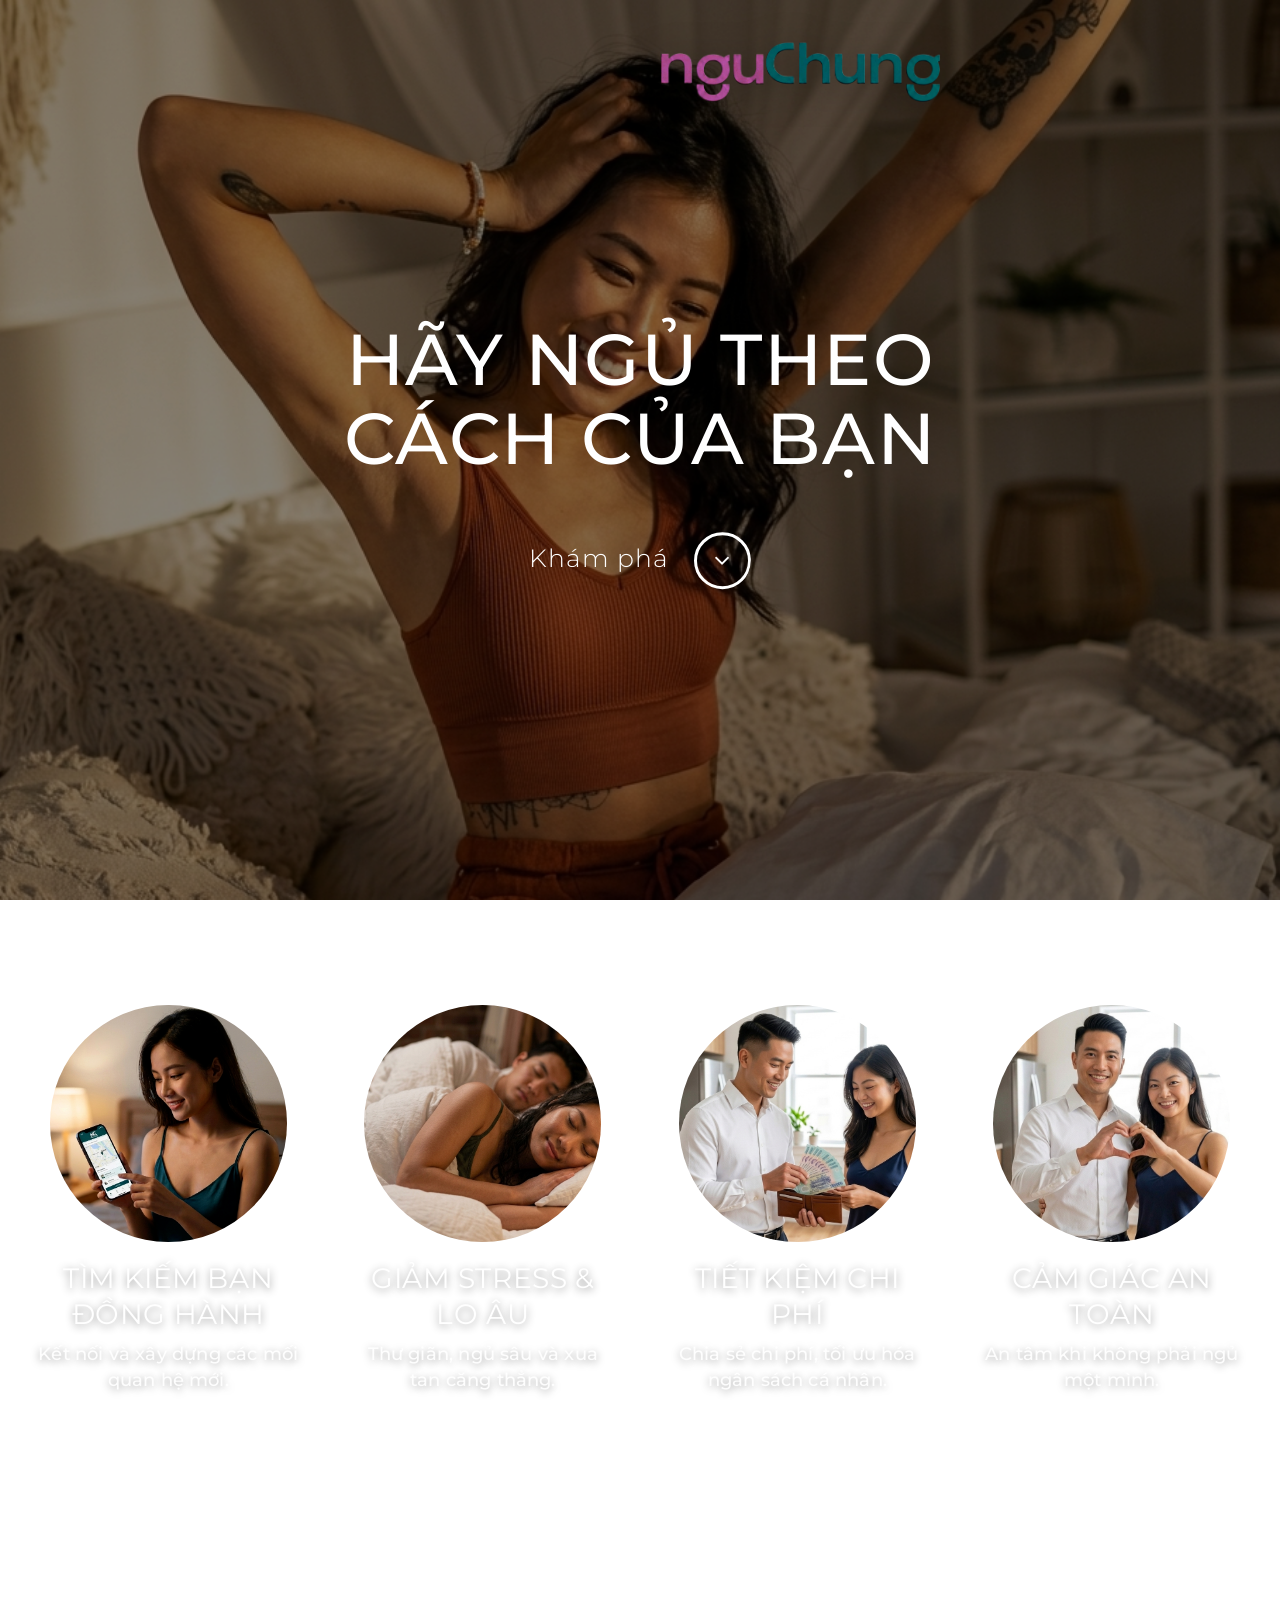
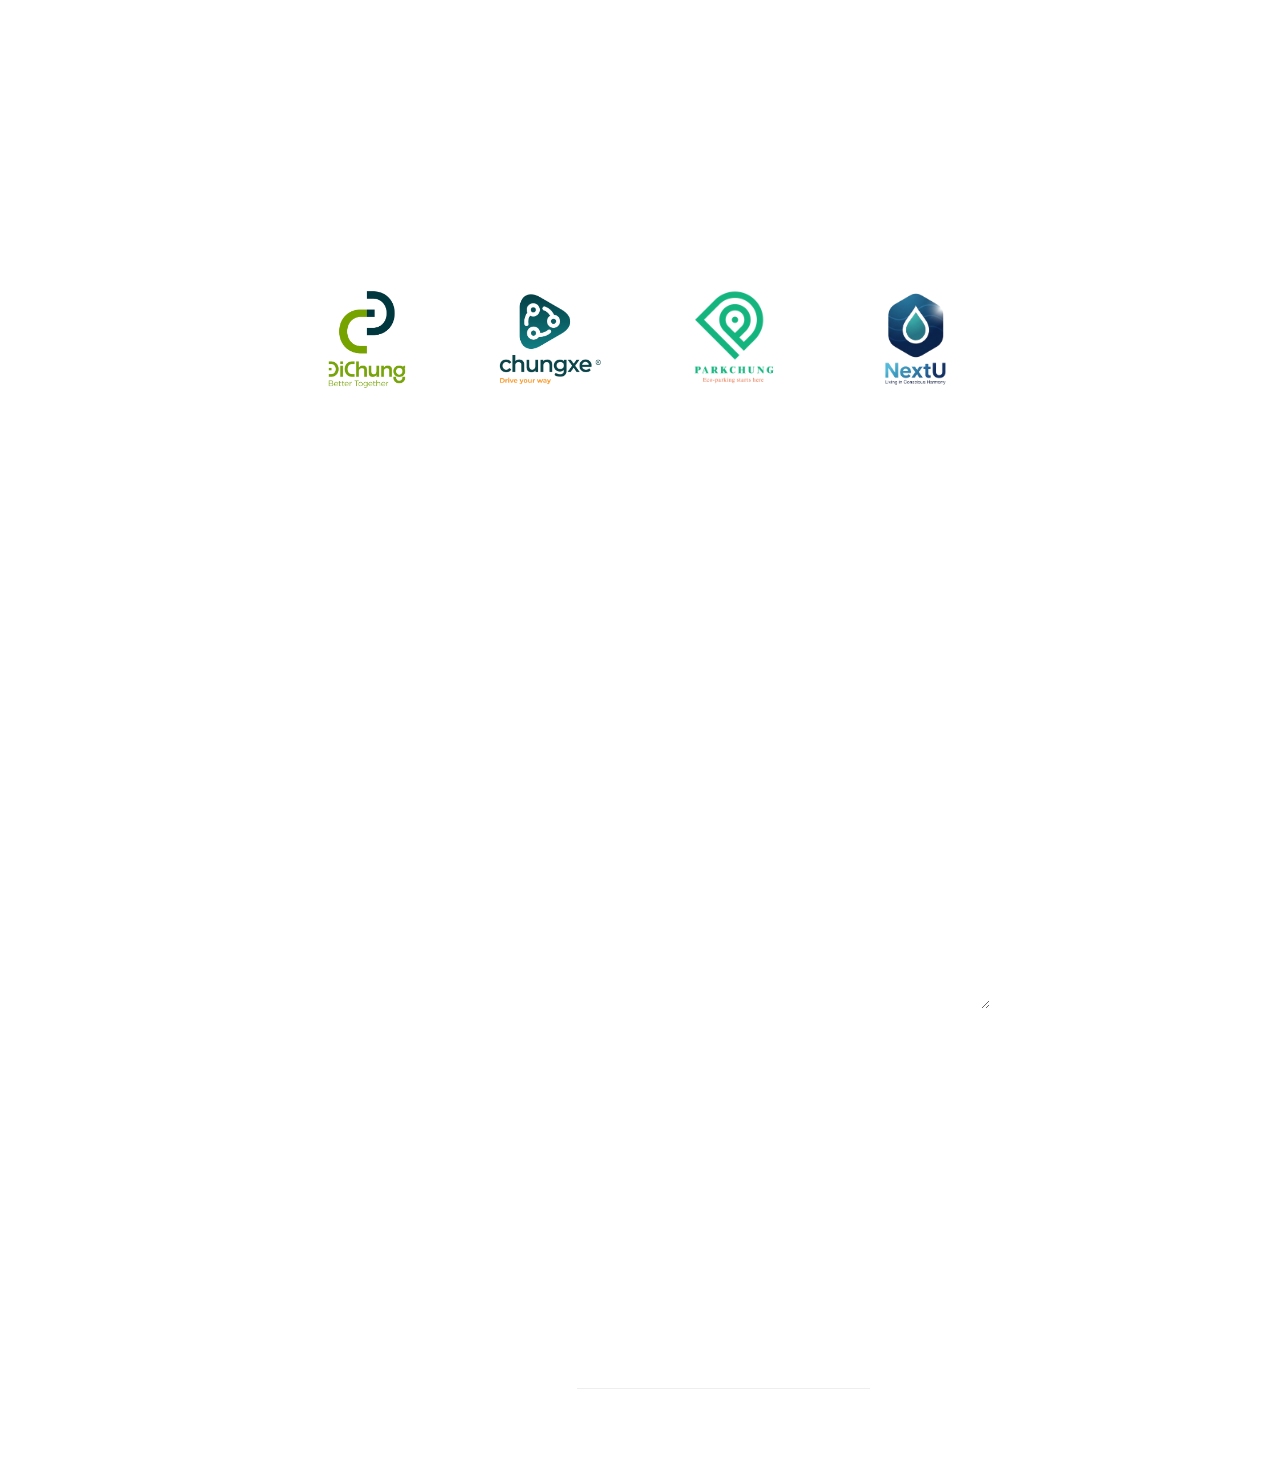
==== index.html @ 84f83a9b "Initial project setup and UI updates Co-authored-by: Cursor <cursoragent@cursor.com>" ====
<!doctype html>

<html lang="vi">
   
   
    <head>
       
       
        <!-- META -->
        <meta charset="utf-8">
        <meta name="robots" content="noodp">
        <meta name="viewport" content="width=device-width, initial-scale=1">
       
        <!-- PAGE TITLE Co-sleeping/ Bed-sharing -->
        <title>Co-sleeping Project by DCI</title>
       
        <!-- FAVICON -->
        <link rel="shortcut icon" href="assets/img/favicon.png">
       
        <!-- FONTS -->
        <link href="https://fonts.googleapis.com/css?family=Montserrat:300,400,500,600,700&amp;subset=latin-ext" rel="stylesheet">
       
        <!-- STYLESHEETS -->
        <link rel="stylesheet" type="text/css" href="assets/css/plugins.css">
        <link rel="stylesheet" type="text/css" href="assets/css/main.css">
        
        
    </head>

   
    <body>
    
       
        <!-- PRELOADER -->
        <div class="preloader">
           
            <div class="spinner"></div>
            
        </div>
        <!-- /PRELOADER -->
    
        
        <!-- IMAGE CONTAINER -->
        <div class="image-container">
           
            <div class="background-img"></div>

        </div>
        <!-- /IMAGE CONTAINER -->


        <!-- CONTENT AREA -->
        <div class="content-area">


            <!-- CONTENT AREA INNER --> 
            <div class="content-area-inner">


                <!-- INTRO -->
                <section id="intro">


                    <div class="intro-logo scroll-animated">
                        <img class="img-responsive" src="assets/img/nguChung-logo.png" alt="nguChung logo">
                    </div>


                    <!-- CONTAINER MID -->
                    <div class="container-mid">

                       
                        <!-- ANIMATION CONTAINER -->
                        <div class="animation-container animation-fade-right" data-animation-delay="0">
                            <h1>HÃY NGỦ THEO CÁCH CỦA BẠN</h1>
                        
                        </div>
                        <!-- /ANIMATION CONTAINER -->
                        
                        
                        <!-- ANIMATION CONTAINER -->
                        <div class="animation-container animation-fade-right" data-animation-delay="200">
                           
                            <a href="#work" class="smooth-scroll">Khám phá<div class="circle"><i class="fa fa-angle-down" aria-hidden="true"></i><i class="fa fa-angle-down" aria-hidden="true"></i></div></a>
                            
                        </div>
                        <!-- /ANIMATION CONTAINER -->


                    </div>
                    <!-- /CONTAINER MID -->


                </section>
                <!-- /INTRO -->


                
                
                <!-- WORK -->
                <section id="work">


                    <h3 class="headline scroll-animated">Lợi ích của nguChung</h3>
                    
                    
                    <!-- SHOWCASE -->
                    <div class="showcase">
                       
                       
                        <!-- ITEM -->
                        <div class="item scroll-animated">
                            <div class="item-card">
                                <div class="background-image" style="background-image: url(assets/img/work/item-1.png)"></div>
                                <div class="info">
                                    <div class="container-mid">
                                        <h5>TÌM KIẾM BẠN ĐỒNG HÀNH</h5>
                                        <p>Kết nối và xây dựng các mối quan hệ mới.</p>
                                    </div>
                                </div>
                            </div>
                        </div>
                        <!-- /ITEM -->


                        <!-- ITEM -->
                        <div class="item scroll-animated">
                            <div class="item-card">
                                <div class="background-image" style="background-image: url(assets/img/work/item-2.png)"></div>
                                <div class="info">
                                    <div class="container-mid">
                                        <h5>GIẢM STRESS & LO ÂU</h5>
                                        <p>Thư giãn, ngủ sâu và xua tan căng thẳng.</p>
                                    </div>
                                </div>
                            </div>
                        </div>
                        <!-- /ITEM -->


                        <!-- ITEM -->
                        <div class="item scroll-animated">
                            <div class="item-card">
                                <div class="background-image" style="background-image: url(assets/img/work/item-3.png)"></div>
                                <div class="info">
                                    <div class="container-mid">
                                        <h5>TIẾT KIỆM CHI PHÍ</h5>
                                        <p>Chia sẻ chi phí, tối ưu hóa ngân sách cá nhân.</p>
                                    </div>
                                </div>
                            </div>
                        </div>
                        <!-- /ITEM -->


                        <!-- ITEM -->
                        <div class="item scroll-animated">
                            <div class="item-card">
                                <div class="background-image" style="background-image: url(assets/img/work/item-4.png)"></div>
                                <div class="info">
                                    <div class="container-mid">
                                        <h5>CẢM GIÁC AN TOÀN</h5>
                                        <p>An tâm khi không phải ngủ một mình.</p>
                                    </div>
                                </div>
                            </div>
                        </div>
                        <!-- /ITEM -->
                        
                        
                    </div>
                    <!-- /SHOWCASE -->


                </section>
                <!-- /WORK -->
                

                <!-- ABOUT -->
                <section id="about">


                    <h3 class="headline scroll-animated">Về dự án</h3>

                    <p class="scroll-animated">nguChung, một dự án vì cộng đồng nhằm nâng cao chất lượng giấc ngủ cho mọi người.</p>

                    <p class="scroll-animated">Chúng tôi tin rằng giấc ngủ là một phần quan trọng trong cuộc sống của mỗi người, và chúng tôi muốn giúp mọi người có được giấc ngủ tốt hơn.</p>


                    <!-- CLIENTS -->
                    <div class="row clients scroll-animated">
                        
                        
                        <div class="col-md-3 col-xs-6"><img class="img-responsive" src="assets/img/clients/DC_trans.png" alt="DCI logo"></div>
                        <div class="col-md-3 col-xs-6"><img class="img-responsive" src="assets/img/clients/CX_trans.png" alt="CX logo"></div>
                        <div class="col-md-3 col-xs-6"><img class="img-responsive" src="assets/img/clients/Parkchung_logo.png" alt="Park Chung logo"></div>
                        <div class="col-md-3 col-xs-6"><img class="img-responsive" src="assets/img/clients/NextU_trans.png" alt="NextU logo"></div>
                        
                        
                    </div>
                    <!-- /CLIENTS -->


                </section>
                <!-- /ABOUT -->
                
                <!-- CONTACT -->
                <section id="contact">


                    <h3 class="headline scroll-animated">Đăng ký để nhận ưu đãi</h3>
                    
                    
                    <!-- CONTACT FORM --> 
                    <form id="contact-form" action="https://script.google.com/macros/s/AKfycbztHWPTdLuWjoo8kKrzWq2AdZHDLUP31GA-xdsB8RJxBEuyOnZZpb5Y9TJjmaYgwKvv/exec" method="post">

                       
                        <input id="contact-form-name" type="text" name="name" class="form-control scroll-animated" placeholder="* Tên của bạn">
                        
                        <input id="contact-form-email" type="text" name="email" class="form-control scroll-animated" placeholder="* Email">
                        
                        <!-- PHANTOM ELEMENT ( HONEYPOT CAPTCHA FOR SECURITY ) -->
                        <div class="fhp-input"><input id="contact-form-company" type="text" name="company" class="form-control"></div>
                        <!-- /PHANTOM ELEMENT ( HONEYPOT CAPTCHA FOR SECURITY ) -->
                        
                        <textarea id="contact-form-message" name="message" class="form-control scroll-animated" placeholder="* Để lại tin nhắn"></textarea>
                        
                        <button type="submit" class="form-control scroll-animated">Gửi tin nhắn<div class="circle"><i class="fa fa-angle-right" aria-hidden="true"></i><i class="fa fa-angle-right" aria-hidden="true"></i></div></button>
                        
                        <div class="success-message"><i class="fa fa-check" aria-hidden="true"></i>Thông tin của bạn đã được gửi, chúng tôi sẽ liên hệ sớm!</div>
                        <div class="error-message"><i class="fa fa-exclamation-circle" aria-hidden="true"></i>Gửi thất bại, vui lòng thử lại sau ít phút.</div>

                   
                    </form>
                    <!-- /CONTACT FORM --> 


                </section>
                <!-- /CONTACT -->
                
                
                <!-- FOOTER -->
                <section id="footer">
                
                   
                    <!-- SOCIAL ICONS -->
                    <ul class="social-icons scroll-animated">
                       
                       
                        <li><a href="#"><i class="fa fa-facebook" aria-hidden="true"></i><i class="fa fa-facebook" aria-hidden="true"></i></a></li>
                        <li><a href="#"><i class="fa fa-twitter" aria-hidden="true"></i><i class="fa fa-twitter" aria-hidden="true"></i></a></li>
                        <li><a href="#"><i class="fa fa-google-plus" aria-hidden="true"></i><i class="fa fa-google-plus" aria-hidden="true"></i></a></li>
                        <li><a href="#"><i class="fa fa-linkedin" aria-hidden="true"></i><i class="fa fa-linkedin" aria-hidden="true"></i></a></li>
                        
                        
                    </ul>
                    <!-- /SOCIAL ICONS -->
                    

                    <p class="scroll-animated">© 2026 nguChung | a Project of <a href="https://dcinvest.vn">DCI, high-impact Venture Studio</a></p>


                </section>
                <!-- /FOOTER -->


            </div>
            <!-- /CONTENT AREA INNER -->


        </div>
        <!-- /CONTENT AREA -->
        
        
        <!-- JAVASCRIPTS -->
        <script type="text/javascript" src="assets/js/plugins.js"></script>
        <script type="text/javascript" src="assets/js/main.js"></script>
   
   
    </body> 
    
    
</html>
---- assets/css/main.css ----
/******************************************************************


	------------------------
	-- TABLE OF CONTENTS --
	------------------------
	
	--  01. Basic
	--  02. Preloader
    --  03. Image Container
    --  04. Content Area
    --  05. Content Area --> Intro
    --  06. Content Area --> Work
    --  07. Content Area --> About
    --  08. Content Area --> Contact
    --  09. Content Area --> Footer


 ******************************************************************/




/** 1. Basic
*******************************************************************/

html
{
    font-size: 10px;
}

body
{
    font-family: 'Montserrat', sans-serif;
    font-weight: 300;
    font-style: normal;

    color: #fff;
    background: #fff;

    -webkit-font-smoothing: antialiased;
}

h1,
h2,
h3,
h4,
h5,
h6
{
    font-weight: normal;

    letter-spacing: .02em;

    color: #fff;
}

h1
{
    font-size: 7.2rem;
}

h2
{
    font-size: 3.9rem;
}

h3
{
    font-size: 3.4rem;
}

h4
{
    font-size: 2.9rem;
}

h5
{
    font-size: 2.3rem;
}

h6
{
    font-size: 1.9rem;
}

p
{
    font-size: 1.8rem;
    line-height: 1.7em;
}

a,
a:hover,
a:focus
{
    cursor: pointer;
    -webkit-transition: all 300ms ease;
         -o-transition: all 300ms ease;
            transition: all 300ms ease;
    text-decoration: none;

    color: #fff;
}

button
{
    border: 2px solid #fff;
    background: none;
}

.btn-primary,
.btn-primary:hover,
.btn-primary:focus,
.btn-primary:active
{
    border-color: #fff !important;
    outline: none !important;
    background: none !important;
    -webkit-box-shadow: none;
            box-shadow: none;
}

@media (max-width:600px)
{
    html
    {
        font-size: 8px;
    }
}

@media (max-width:500px)
{
    html
    {
        font-size: 7px;
    }
}



/** 2. Preloader
*******************************************************************/

.preloader
{
    position: fixed;
    z-index: 100000;
    top: 0;
    right: 0;

    overflow: hidden;

    width: 100%;
    height: 100%;

    background: #fff;
}

.preloader.hide-preloader
{
    width: 0;

    -webkit-transition: .7s ease .3s;
         -o-transition: .7s ease .3s;
            transition: .7s ease .3s;
}

.preloader .spinner
{
    position: absolute;
    top: 50%;
    left: 50%;

    display: block;

    width: 50px;
    height: 50px;
    margin-top: -25px;
    margin-left: -25px;

    -webkit-animation: spinner-pulse .6s infinite ease-in-out;
            animation: spinner-pulse .6s infinite ease-in-out;
    text-align: center;

    opacity: 1;
    border-radius: 100%;
    background-color: #111;
}

.preloader.hide-preloader .spinner
{
    -webkit-transition: .3s ease;
         -o-transition: .3s ease;
            transition: .3s ease;

    opacity: 0;
}

@-webkit-keyframes spinner-pulse
{
    0%
    {
        -webkit-transform: scale(0);
    }
    100%
    {
        -webkit-transform: scale(1.0);

        opacity: 0;
    }
}

@keyframes spinner-pulse
{
    0%
    {
        -webkit-transform: scale(0);
                transform: scale(0);
    }
    100%
    {
        -webkit-transform: scale(1.0);
                transform: scale(1.0);

        opacity: 0;
    }
}



/** 3. Image Container
*******************************************************************/

.image-container
{
    position: fixed;
    z-index: -1;
    top: 0;
    left: 0;

    width: 100%;
    height: 100%;
}

.image-container .background-img
{
    position: absolute;
    z-index: 1;
    top: 0;
    left: 0;

    width: 100%;
    height: 100%;

    -webkit-transition: opacity 1s ease;
         -o-transition: opacity 1s ease;
            transition: opacity 1s ease;

    background: url(../img/background.png);
    background-repeat: no-repeat;
    background-position: center;
    background-size: cover;
    -webkit-filter: brightness(.52);
            filter: brightness(.52);
}



/** 4. Content Area
*******************************************************************/

.content-area
{
    position: relative;
    left: 0;

    width: 100%;
}

.content-area .content-area-inner
{
    position: relative;

    width: 100%;
    padding: 0 20px;
    overflow-x: hidden;
}

.content-area .content-area-inner section
{
    max-width: 700px;
    margin: 0 auto 20vh auto;
}

.content-area .content-area-inner section:last-child
{
    margin-bottom: 10vh;
}

.content-area .content-area-inner section h3.headline
{
    margin-bottom: 1.4em;
}



/** 5. Content Area --> Intro
*******************************************************************/

#intro
{
    position: relative;

    height: 100vh;
    margin-bottom: 0;

    text-align: center;
}

#intro .intro-logo
{
    position: absolute;
    z-index: 5;
    top: 3.5vh;
    left: 50%;

    -webkit-transform: translateX(-50%);
        -ms-transform: translateX(-50%);
            transform: translateX(-50%);
}

#intro .intro-logo img
{
    width: clamp(190px, 25vw, 320px);
    height: auto;
    -webkit-filter: brightness(1.25) saturate(1.08) drop-shadow(0 6px 18px rgba(0,0,0,.28));
            filter: brightness(1.25) saturate(1.08) drop-shadow(0 6px 18px rgba(0,0,0,.28));
}

#intro .container-mid
{
    position: absolute;
    top: 50%;

    width: 100%;

    -webkit-transform: translateY(-50%);
        -ms-transform: translateY(-50%);
            transform: translateY(-50%);
}

#intro .container-mid h1
{
    font-weight: 500;
    margin-left: auto;
    margin-right: auto;
    margin-bottom: .6em;
    text-align: center;
}

#intro .container-mid a
{
    font-size: 2.5rem;
    line-height: 2.92em;

    position: relative;

    display: inline-block;
    overflow: hidden;

    -webkit-transition: .2s ease;
         -o-transition: .2s ease;
            transition: .2s ease;
    letter-spacing: .04em;

    border-radius: 100px;
}

#intro .container-mid a .circle
{
    font-size: 1em;
    line-height: 5.7rem;

    position: relative;

    display: inline-block;
    overflow: hidden;

    width: 5.7rem;
    height: 5.7rem;
    margin-left: 1em;

    vertical-align: middle;

    border: 3px solid #fff;
    border-radius: 100%;
}

#intro .container-mid a .circle i
{
    position: absolute;
    top: 50%;
    left: 0;

    width: 100%;

    -webkit-transform: translateY(-50%);
        -ms-transform: translateY(-50%);
            transform: translateY(-50%);
    text-align: center;
}

#intro .container-mid a .circle i:first-child
{
    top: -50%;
}

#intro .container-mid a:hover .circle i:first-child
{
    top: 50%;

    -webkit-transition: .15s ease;
         -o-transition: .15s ease;
            transition: .15s ease;
}

#intro .container-mid a .circle i:last-child
{
    top: 50%;
}

#intro .container-mid a:hover .circle i:last-child
{
    top: 150%;

    -webkit-transition: .15s ease;
         -o-transition: .15s ease;
            transition: .15s ease;
}

@media (max-width: 991px)
{
    #intro .intro-logo
    {
        top: 2.8vh;
    }

    #intro .intro-logo img
    {
        width: clamp(160px, 30vw, 250px);
    }

    #intro .container-mid h1
    {
        max-width: 12em;
        font-size: 5.8rem;
        line-height: 1.14;
    }
}

@media (max-width: 640px)
{
    #intro .intro-logo
    {
        top: 2vh;
    }

    #intro .intro-logo img
    {
        width: clamp(130px, 42vw, 190px);
    }

    #intro .container-mid
    {
        padding: 0 1.2rem;
    }

    #intro .container-mid h1
    {
        max-width: 10em;
        font-size: 4.6rem;
        line-height: 1.16;
        margin-bottom: .8em;
    }

    #intro .container-mid a
    {
        font-size: 2.1rem;
        line-height: 2.6em;
    }

    #intro .container-mid a .circle
    {
        width: 4.8rem;
        height: 4.8rem;
        line-height: 4.8rem;
        border-width: 2px;
    }
}

#intro .animation-container
{
    -webkit-transition: .5s ease;
         -o-transition: .5s ease;
            transition: .5s ease;
}

#intro .animation-container.animation-fade
{
    opacity: 0;
}

#intro .animation-container.animation-fade.run-animation
{
    opacity: 1;
}

#intro .animation-container.animation-fade-up
{
    -webkit-transform: translateY(10vh);
        -ms-transform: translateY(10vh);
            transform: translateY(10vh);

    opacity: 0;
}

#intro .animation-container.animation-fade-up.run-animation
{
    -webkit-transform: translateY(0);
        -ms-transform: translateY(0);
            transform: translateY(0);

    opacity: 1;
}

#intro .animation-container.animation-fade-down
{
    -webkit-transform: translateY(-10vh);
        -ms-transform: translateY(-10vh);
            transform: translateY(-10vh);

    opacity: 0;
}

#intro .animation-container.animation-fade-down.run-animation
{
    -webkit-transform: translateY(0);
        -ms-transform: translateY(0);
            transform: translateY(0);

    opacity: 1;
}

#intro .animation-container.animation-fade-left
{
    -webkit-transform: translateX(10vh);
        -ms-transform: translateX(10vh);
            transform: translateX(10vh);

    opacity: 0;
}

#intro .animation-container.animation-fade-left.run-animation
{
    -webkit-transform: translateX(0);
        -ms-transform: translateX(0);
            transform: translateX(0);

    opacity: 1;
}

#intro .animation-container.animation-fade-right
{
    -webkit-transform: translateX(-10vh);
        -ms-transform: translateX(-10vh);
            transform: translateX(-10vh);

    opacity: 0;
}

#intro .animation-container.animation-fade-right.run-animation
{
    -webkit-transform: translateX(0);
        -ms-transform: translateX(0);
            transform: translateX(0);

    opacity: 1;
}




/** 6. Content Area --> Work
*******************************************************************/

#work
{
    width: calc(100vw - 40px);
    max-width: 1500px;
}

#work .showcase
{
    display: -webkit-box;
    display: -ms-flexbox;
    display: flex;
    -ms-flex-wrap: wrap;
        flex-wrap: wrap;
    -webkit-box-pack: justify;
        -ms-flex-pack: justify;
            justify-content: space-between;
    -webkit-box-align: start;
        -ms-flex-align: start;
            align-items: flex-start;
    gap: 1.8rem;
}

#work .showcase .item
{
    position: relative;
    overflow: visible;
    -webkit-box-flex: 0;
        -ms-flex: 0 0 calc((100% - 5.4rem) / 4);
            flex: 0 0 calc((100% - 5.4rem) / 4);
    max-width: calc((100% - 5.4rem) / 4);
    width: auto;
    min-width: 0;
    height: auto;
    margin: 0;
    cursor: default;
    background: transparent;
}

#work .showcase .item .item-card
{
    display: -webkit-box;
    display: -ms-flexbox;
    display: flex;
    -webkit-box-orient: vertical;
    -webkit-box-direction: normal;
        -ms-flex-direction: column;
            flex-direction: column;
    -webkit-box-align: center;
        -ms-flex-align: center;
            align-items: center;
    text-align: center;
}

#work .showcase .item .background-image
{
    position: relative;
    z-index: 1;
    -webkit-box-ordinal-group: 2;
        -ms-flex-order: 1;
            order: 1;
    width: min(18.5vw, 260px);
    height: min(18.5vw, 260px);
    margin-bottom: 1.8rem;
    border-radius: 50%;
    background-color: #fff;
    background-repeat: no-repeat;
    background-position: center;
    background-size: cover;
}

#work .showcase .item .info
{
    position: relative;
    z-index: 2;
    -webkit-box-ordinal-group: 3;
        -ms-flex-order: 2;
            order: 2;
    width: 100%;
    height: auto;
    color: #fff;
    background: none;
}

#work .showcase .item .info .container-mid
{
    position: static;
    display: -webkit-box;
    display: -ms-flexbox;
    display: flex;
    -webkit-box-orient: vertical;
    -webkit-box-direction: normal;
        -ms-flex-direction: column;
            flex-direction: column;
    -webkit-box-align: center;
        -ms-flex-align: center;
            align-items: center;
    width: 100%;
    padding: 0;
    -webkit-transform: none;
        -ms-transform: none;
            transform: none;
}

#work .showcase .item .info .container-mid h5
{
    margin: 0;
    max-width: 240px;
    min-height: 2.6em;
    display: -webkit-box;
    display: -ms-flexbox;
    display: flex;
    -webkit-box-align: center;
        -ms-flex-align: center;
            align-items: center;
    -webkit-box-pack: center;
        -ms-flex-pack: center;
            justify-content: center;
    font-size: 2.8rem;
    line-height: 1.3;
    -webkit-transform: none;
        -ms-transform: none;
            transform: none;
    opacity: 1;
    color: #fff;
    text-shadow: 0 2px 8px rgba(0,0,0,.45);
}

#work .showcase .item .info .container-mid p
{
    max-width: 260px;
    margin: .8rem auto 0;
    font-size: 1.8rem;
    font-weight: 500;
    line-height: 1.45;
    letter-spacing: .01em;
    color: rgba(255,255,255,.92);
    text-shadow: 0 2px 8px rgba(0,0,0,.4);
}

#work .showcase .item .info .container-mid p:before
{
    display: none;
}

@media (max-width: 991px)
{
    #work .showcase .item
    {
        -ms-flex-preferred-size: calc((100% - 1.8rem) / 2);
            flex-basis: calc((100% - 1.8rem) / 2);
        max-width: calc((100% - 1.8rem) / 2);
    }

    #work .showcase .item .background-image
    {
        width: min(32vw, 240px);
        height: min(32vw, 240px);
    }
}

@media (max-width: 640px)
{
    #work .showcase
    {
        gap: 2.4rem;
    }

    #work .showcase .item
    {
        -ms-flex-preferred-size: 100%;
            flex-basis: 100%;
        max-width: 100%;
    }

    #work .showcase .item .background-image
    {
        width: min(72vw, 300px);
        height: min(72vw, 300px);
    }

    #work .showcase .item .info .container-mid h5
    {
        max-width: 320px;
    }

    #work .showcase .item .info .container-mid p
    {
        max-width: 320px;
    }
}

/** 7. Content Area --> About
*******************************************************************/

#about p
{
    margin-bottom: 2.2em;
}

#about p:last-child
{
    margin-bottom: 0;
}

#about .clients img
{
    width: 100%;
    height: 100px;
    margin-top: 3rem;
    -o-object-fit: contain;
       object-fit: contain;
    -o-object-position: center;
       object-position: center;
}



/** 8. Content Area --> Contact
*******************************************************************/

#contact #contact-form
{
    position: relative;
}

#contact #contact-form .fhp-input
{
    display: none;

    pointer-events: none;

    opacity: 0;
}

#contact #contact-form input,
#contact #contact-form textarea,
#contact #contact-form button
{
    font-size: 2rem;

    margin-bottom: 3.4vh;

    -webkit-transition: .3s ease;
         -o-transition: .3s ease;
            transition: .3s ease;

    color: #fff;
    border: none;
    border-bottom: 2px solid #fff;
    border-radius: 0;
    outline: none !important;
    background: none;
    -webkit-box-shadow: none !important;
            box-shadow: none !important;
}

#contact #contact-form.success input,
#contact #contact-form.success textarea,
#contact #contact-form.success button
{
    border: none;
}

#contact #contact-form.success input,
#contact #contact-form.success textarea,
#contact #contact-form.success button
{
    line-height: 0;

    height: 0;
    margin: 0;
    padding: 0;

    opacity: 0;
}

#contact #contact-form input::-webkit-input-placeholder,
#contact #contact-form textarea::-webkit-input-placeholder
{
    color: #fff;
}

#contact #contact-form input:-ms-input-placeholder,
#contact #contact-form textarea:-ms-input-placeholder
{
    color: #fff;
}

#contact #contact-form input::-ms-input-placeholder,
#contact #contact-form textarea::-ms-input-placeholder
{
    color: #fff;
}

#contact #contact-form input::placeholder,
#contact #contact-form textarea::placeholder
{
    color: #fff;
}

#contact #contact-form input.error,
#contact #contact-form textarea.error
{
    border-color: red;
}

#contact #contact-form input
{
    line-height: 3.2em;

    height: 3.4em;
    padding: 0;
}

#contact #contact-form textarea
{
    line-height: 1.7em;

    min-width: 100%;
    max-width: 100%;
    height: 8em;
    margin-bottom: 4.4rem;
    padding: 0;
    padding-top: 1em;
}

#contact #contact-form button
{
    line-height: 3.2em;

    position: relative;

    display: inline-block;
    overflow: hidden;

    width: auto;
    height: 3.2em;
    margin-bottom: 0;
    padding: 0;

    border: none !important;
    background: none !important;
}

#contact #contact-form button:disabled
{
    cursor: not-allowed;
    opacity: .65;
}

#contact #contact-form button .circle
{
    font-size: 1em;
    line-height: 5rem;

    position: relative;

    display: inline-block;
    overflow: hidden;

    width: 5rem;
    height: 5rem;
    margin-left: 1em;

    vertical-align: middle;

    border: 2px solid #fff;
    border-radius: 100%;
}

#contact #contact-form button .circle i
{
    position: absolute;
    top: 50%;
    left: 0;

    width: 100%;

    -webkit-transform: translateY(-50%);
        -ms-transform: translateY(-50%);
            transform: translateY(-50%);
    text-align: center;
}

#contact #contact-form button .circle i:first-child
{
    -webkit-transform: translate(-100%,-50%);
        -ms-transform: translate(-100%,-50%);
            transform: translate(-100%,-50%);
}

#contact #contact-form button:hover .circle i:first-child
{
    -webkit-transition: .15s ease;
         -o-transition: .15s ease;
            transition: .15s ease;
    -webkit-transform: translate(0,-50%);
        -ms-transform: translate(0,-50%);
            transform: translate(0,-50%);
}

#contact #contact-form button .circle i:last-child
{
    -webkit-transform: translate(0,-50%);
        -ms-transform: translate(0,-50%);
            transform: translate(0,-50%);
}

#contact #contact-form button:hover .circle i:last-child
{
    -webkit-transition: .15s ease;
         -o-transition: .15s ease;
            transition: .15s ease;
    -webkit-transform: translate(100%,-50%);
        -ms-transform: translate(100%,-50%);
            transform: translate(100%,-50%);
}


#contact #contact-form .success-message
{
    font-size: 2rem;
    line-height: 0;

    position: relative;
    bottom: 0;
    left: 0;

    height: 0;
    margin-top: -1.6em;
    padding: 0 2em;

    -webkit-transition: .2s ease;
         -o-transition: .2s ease;
            transition: .2s ease;
    pointer-events: none;

    opacity: 0;
    color: #fff;
    border: 2px solid limegreen;
    border-radius: 0;
    background: none;
}

#contact #contact-form.success .success-message
{
    line-height: 6em;

    height: 6em;

    pointer-events: all;

    opacity: 1;
}

#contact #contact-form .success-message i
{
    font-size: 2.4rem;

    margin-right: .7em;
}

#contact #contact-form .error-message
{
    font-size: 1.8rem;
    line-height: 1.6;

    display: none;
    margin-top: 1.6rem;
    padding: 1rem 1.4rem;

    color: #fff;
    border: 2px solid #ff6b6b;
}

#contact #contact-form.submit-error .error-message
{
    display: block;
}



/** 9. Content Area --> Footer
*******************************************************************/

#footer .social-icons
{
    padding: 0;

    list-style: none;
}

#footer .social-icons li
{
    display: inline-block;
}

#footer .social-icons li a
{
    font-size: 1.5rem;
    line-height: 5rem;
    line-height: calc(5rem - 4px);

    position: relative;

    display: block;
    overflow: hidden;

    width: 5rem;
    height: 5rem;
    margin: 0;
    margin-right: 1em;

    text-align: center;

    color: #fff;
    border: 2px solid #fff;
    border-radius: 100%;
    background: none;
}

#footer .social-icons li a i
{
    position: absolute;
    top: 50%;
    left: 0;

    width: 100%;

    -webkit-transform: translateY(-50%);
        -ms-transform: translateY(-50%);
            transform: translateY(-50%);
    text-align: center;
}

#footer .social-icons li a i:first-child
{
    top: -50%;
}

#footer .social-icons li a:hover i:first-child
{
    top: 50%;

    -webkit-transition: .15s ease;
         -o-transition: .15s ease;
            transition: .15s ease;
}

#footer .social-icons li a i:last-child
{
    top: 50%;
}

#footer .social-icons li a:hover i:last-child
{
    top: 150%;

    -webkit-transition: .15s ease;
         -o-transition: .15s ease;
            transition: .15s ease;
}

#footer p
{
    margin-top: 2em;
}

#footer p a
{
    color: #fff;
    border-bottom: 1px solid #eee;
}
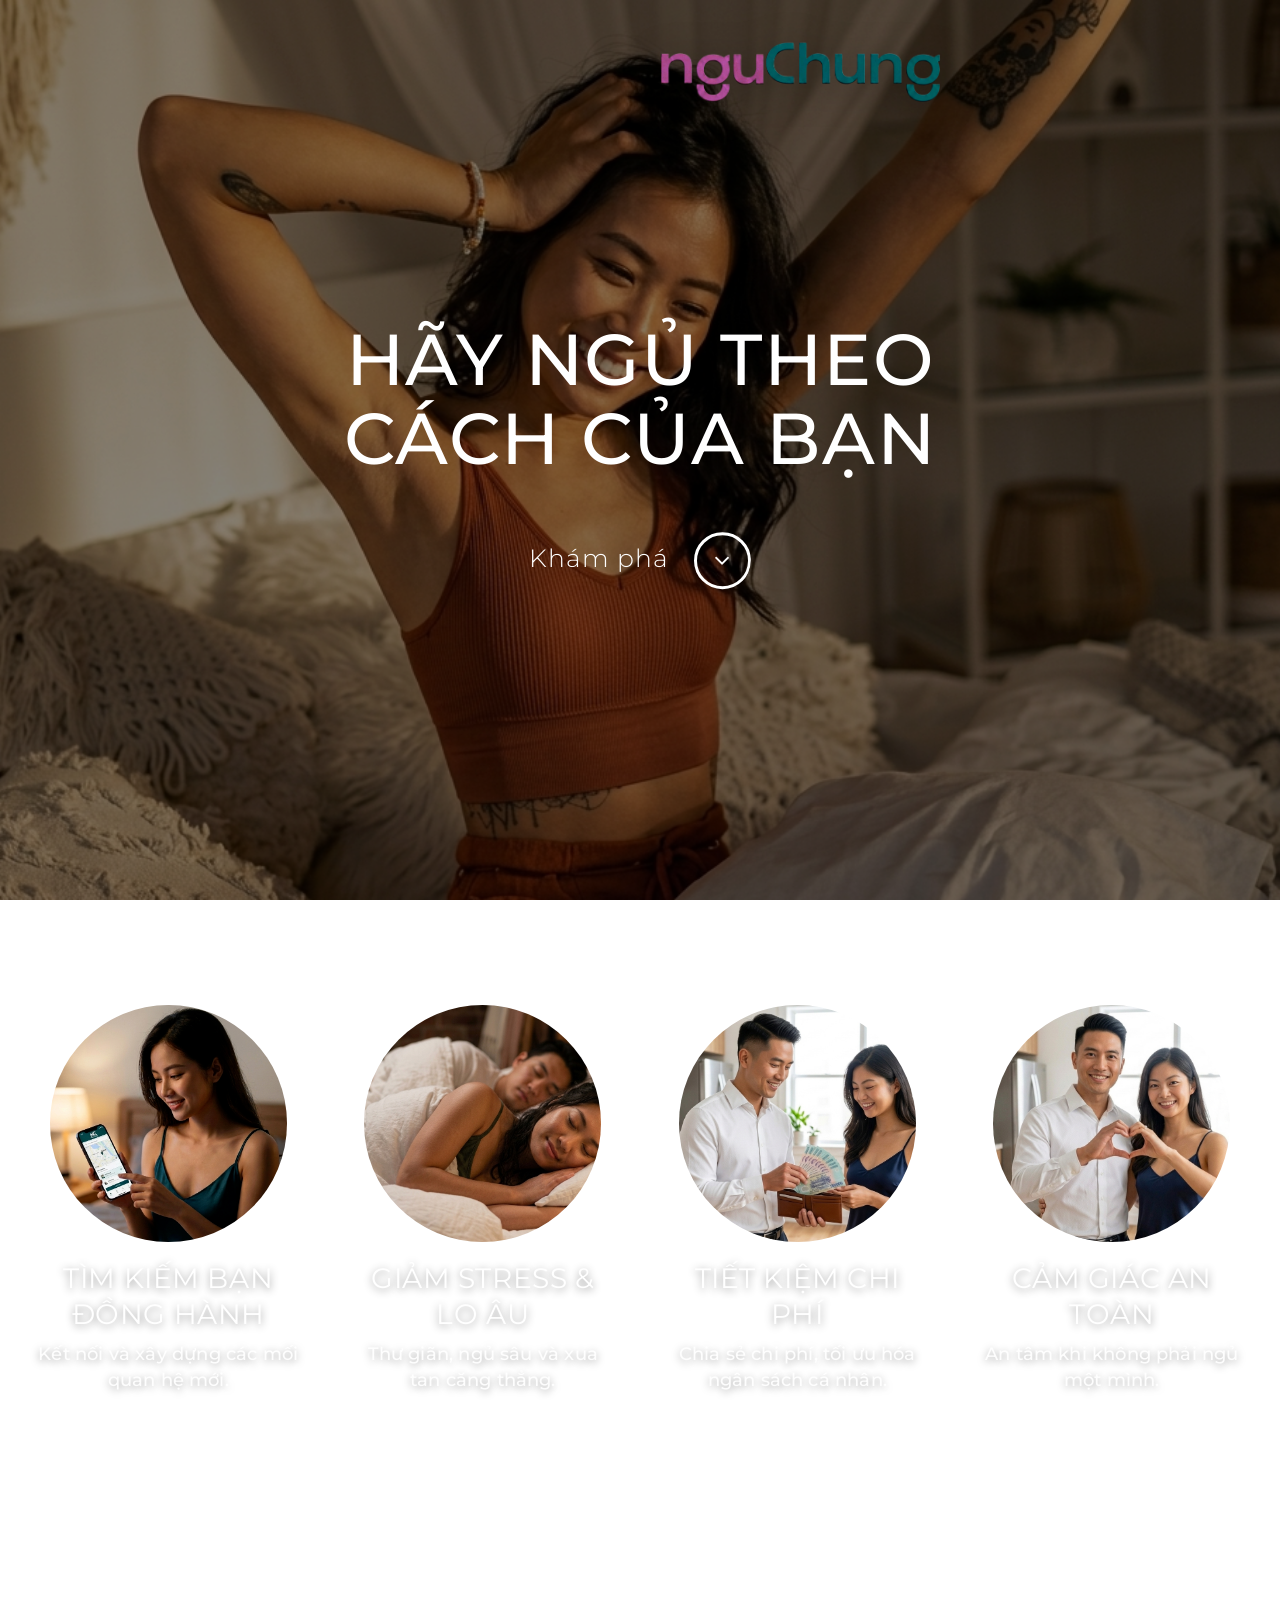
==== commit b826fc0a: "update CTA" ====
--- a/index.html
+++ b/index.html
@@ -208,7 +208,7 @@
                 <section id="contact">
 
 
-                    <h3 class="headline scroll-animated">Đăng ký để nhận ưu đãi</h3>
+                    <h3 class="headline scroll-animated">Đăng ký để trải nghiệm</h3>
                     
                     
                     <!-- CONTACT FORM --> 
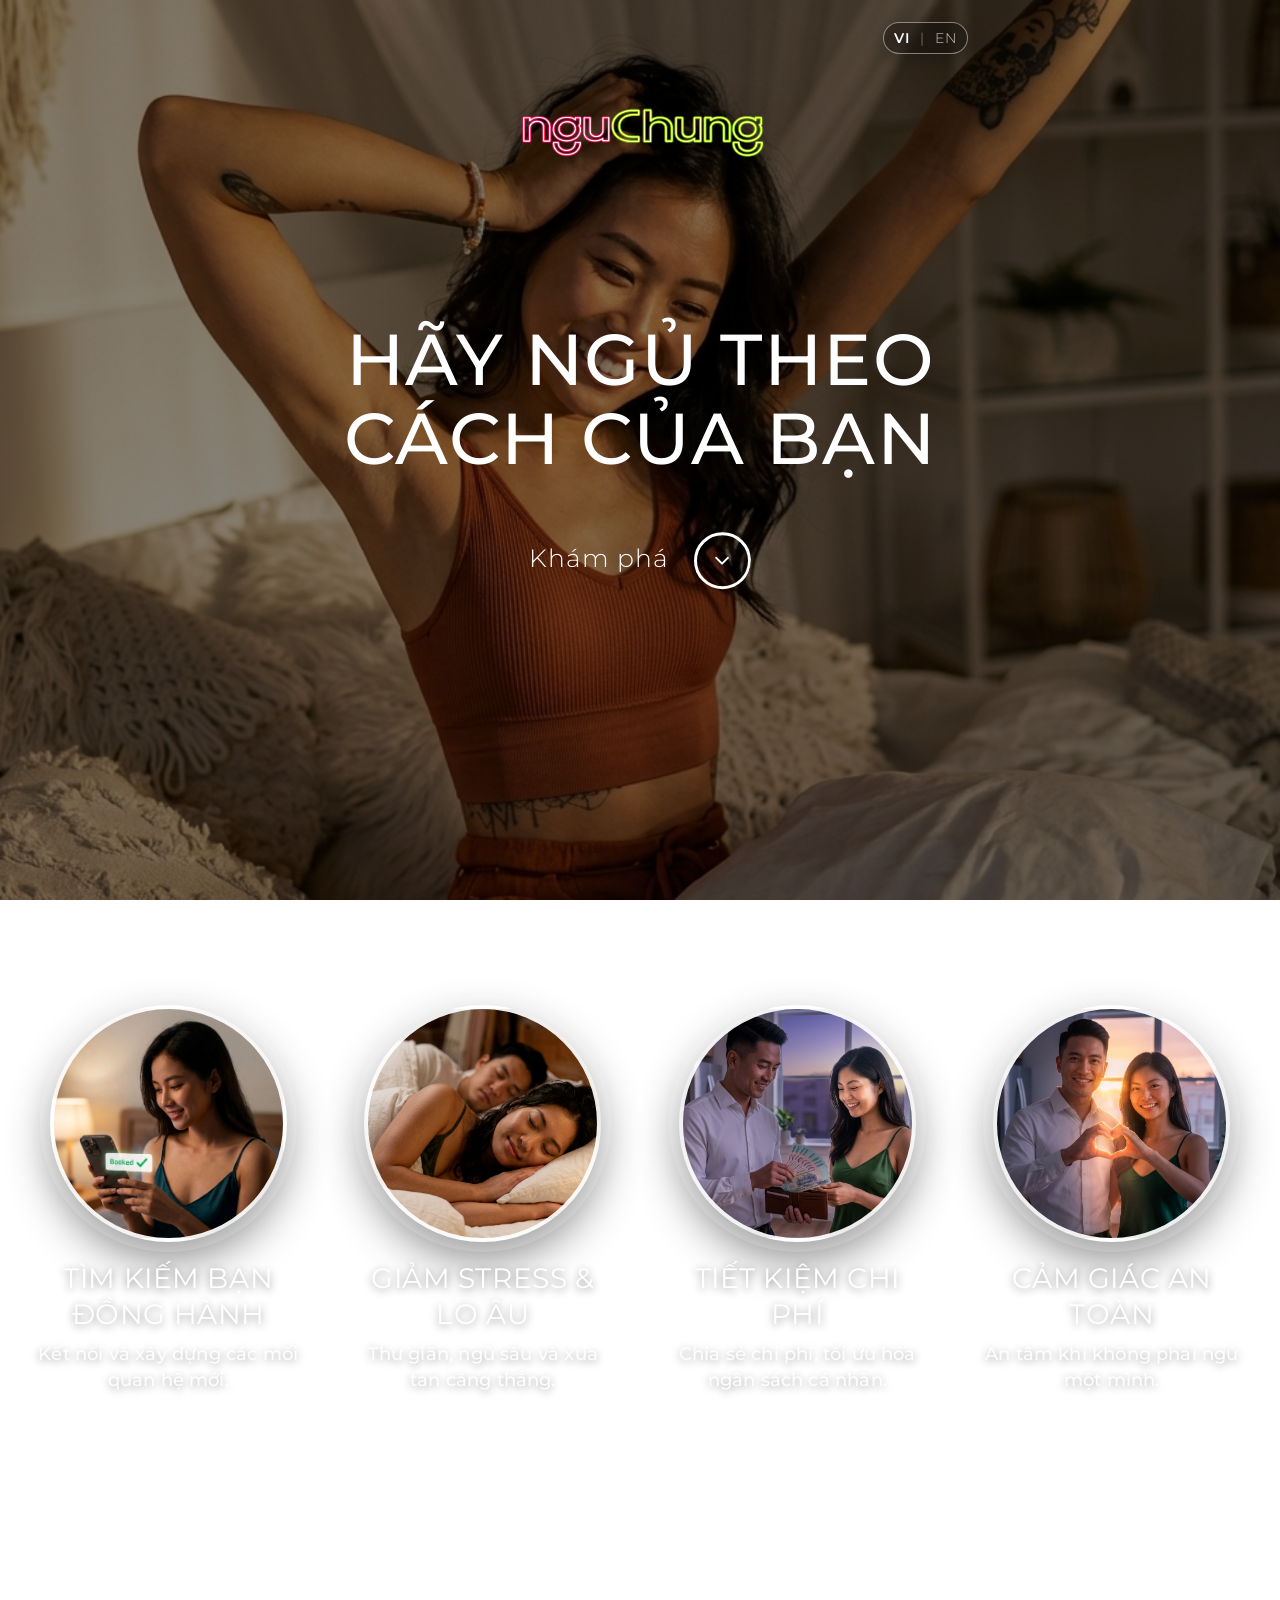
==== commit 8732e86c: "update benifit pics and nguChung logo" ====
--- a/index.html
+++ b/index.html
@@ -12,7 +12,7 @@
         <meta name="viewport" content="width=device-width, initial-scale=1">
        
         <!-- PAGE TITLE Co-sleeping/ Bed-sharing -->
-        <title>Co-sleeping Project by DCI</title>
+        <title>nguChung | Sleep Your Way</title>
        
         <!-- FAVICON -->
         <link rel="shortcut icon" href="assets/img/favicon.png">
@@ -62,7 +62,13 @@
 
 
                     <div class="intro-logo scroll-animated">
-                        <img class="img-responsive" src="assets/img/nguChung-logo.png" alt="nguChung logo">
+                        <img class="img-responsive" src="assets/img/nguChung_logo.png" alt="nguChung logo">
+                    </div>
+
+                    <div class="intro-lang-switch scroll-animated">
+                        <a class="active" href="index.html">VI</a>
+                        <span>|</span>
+                        <a href="index-en.html">EN</a>
                     </div>
 
 
@@ -212,7 +218,7 @@
                     
                     
                     <!-- CONTACT FORM --> 
-                    <form id="contact-form" action="https://script.google.com/macros/s/AKfycbztHWPTdLuWjoo8kKrzWq2AdZHDLUP31GA-xdsB8RJxBEuyOnZZpb5Y9TJjmaYgwKvv/exec" method="post">
+                    <form id="contact-form" action="https://script.google.com/macros/s/AKfycbztHWPTdLuWjoo8kKrzWq2AdZHDLUP31GA-xdsB8RJxBEuyOnZZpb5Y9TJjmaYgwKvv/exec" method="post" data-sending-text="Đang gửi...">
 
                        
                         <input id="contact-form-name" type="text" name="name" class="form-control scroll-animated" placeholder="* Tên của bạn">
@@ -247,17 +253,17 @@
                     <ul class="social-icons scroll-animated">
                        
                        
-                        <li><a href="#"><i class="fa fa-facebook" aria-hidden="true"></i><i class="fa fa-facebook" aria-hidden="true"></i></a></li>
+                        <li><a href="https://www.facebook.com/dichung.jsc"><i class="fa fa-facebook" aria-hidden="true"></i><i class="fa fa-facebook" aria-hidden="true"></i></a></li>
                         <li><a href="#"><i class="fa fa-twitter" aria-hidden="true"></i><i class="fa fa-twitter" aria-hidden="true"></i></a></li>
-                        <li><a href="#"><i class="fa fa-google-plus" aria-hidden="true"></i><i class="fa fa-google-plus" aria-hidden="true"></i></a></li>
-                        <li><a href="#"><i class="fa fa-linkedin" aria-hidden="true"></i><i class="fa fa-linkedin" aria-hidden="true"></i></a></li>
+                        <li><a href="https://youtu.be/jEvJ_O0HYvM?si=qinF-jnsJqgKIMtT"><i class="fa fa-youtube" aria-hidden="true"></i><i class="fa fa-youtube" aria-hidden="true"></i></a></li>
+                        <li><a href="https://www.linkedin.com/company/dcinvestment/"><i class="fa fa-linkedin" aria-hidden="true"></i><i class="fa fa-linkedin" aria-hidden="true"></i></a></li>
                         
                         
                     </ul>
                     <!-- /SOCIAL ICONS -->
                     
 
-                    <p class="scroll-animated">© 2026 nguChung | a Project of <a href="https://dcinvest.vn">DCI, high-impact Venture Studio</a></p>
+                    <p class="scroll-animated">© 2026 nguChung | a Project of <a href="https://dcinvest.vn">DCI Venture Studio</a></p>
 
 
                 </section>
--- a/assets/css/main.css
+++ b/assets/css/main.css
@@ -324,19 +324,69 @@
     position: absolute;
     z-index: 5;
     top: 3.5vh;
-    left: 50%;
-
-    -webkit-transform: translateX(-50%);
-        -ms-transform: translateX(-50%);
-            transform: translateX(-50%);
+    left: 0;
+    width: 100%;
+    text-align: center;
 }
 
 #intro .intro-logo img
 {
+    display: inline-block;
     width: clamp(190px, 25vw, 320px);
     height: auto;
     -webkit-filter: brightness(1.25) saturate(1.08) drop-shadow(0 6px 18px rgba(0,0,0,.28));
             filter: brightness(1.25) saturate(1.08) drop-shadow(0 6px 18px rgba(0,0,0,.28));
+    -webkit-transition: -webkit-transform .25s ease, -webkit-filter .25s ease;
+    transition: -webkit-transform .25s ease, -webkit-filter .25s ease;
+    -o-transition: transform .25s ease, filter .25s ease;
+    transition: transform .25s ease, filter .25s ease;
+    transition: transform .25s ease, filter .25s ease, -webkit-transform .25s ease, -webkit-filter .25s ease;
+}
+
+#intro .intro-logo:hover img
+{
+    -webkit-transform: translateY(-4px) scale(1.03);
+        -ms-transform: translateY(-4px) scale(1.03);
+            transform: translateY(-4px) scale(1.03);
+    -webkit-filter: brightness(1.32) saturate(1.14) drop-shadow(0 12px 24px rgba(0,0,0,.38));
+            filter: brightness(1.32) saturate(1.14) drop-shadow(0 12px 24px rgba(0,0,0,.38));
+}
+
+#intro .intro-lang-switch
+{
+    position: absolute;
+    z-index: 6;
+    top: 2.2rem;
+    right: 2.2rem;
+    font-size: 1.35rem;
+    letter-spacing: .08em;
+    padding: .55rem 1rem;
+    border: 1px solid rgba(255,255,255,.45);
+    border-radius: 999px;
+    background: rgba(0,0,0,.32);
+    -webkit-backdrop-filter: blur(4px);
+            backdrop-filter: blur(4px);
+    box-shadow: 0 6px 20px rgba(0,0,0,.28);
+}
+
+#intro .intro-lang-switch a
+{
+    color: rgba(255,255,255,.74);
+    opacity: 1;
+}
+
+#intro .intro-lang-switch a.active
+{
+    font-weight: 600;
+    color: #fff;
+    text-shadow: 0 1px 6px rgba(0,0,0,.35);
+}
+
+#intro .intro-lang-switch span
+{
+    margin: 0 .45rem;
+    color: rgba(255,255,255,.5);
+    opacity: 1;
 }
 
 #intro .container-mid
@@ -452,6 +502,12 @@
         width: clamp(160px, 30vw, 250px);
     }
 
+    #intro .intro-lang-switch
+    {
+        top: 1.8rem;
+        right: 1.6rem;
+    }
+
     #intro .container-mid h1
     {
         max-width: 12em;
@@ -470,6 +526,14 @@
     #intro .intro-logo img
     {
         width: clamp(130px, 42vw, 190px);
+    }
+
+    #intro .intro-lang-switch
+    {
+        top: 1.4rem;
+        right: 1.2rem;
+        font-size: 1.2rem;
+        padding: .45rem .8rem;
     }
 
     #intro .container-mid
@@ -663,6 +727,23 @@
     background-repeat: no-repeat;
     background-position: center;
     background-size: cover;
+    border: 4px solid rgba(255,255,255,.92);
+    -webkit-box-shadow: 0 0 0 10px rgba(255,255,255,.16), 0 18px 44px rgba(0,0,0,.45);
+            box-shadow: 0 0 0 10px rgba(255,255,255,.16), 0 18px 44px rgba(0,0,0,.45);
+    -webkit-transition: -webkit-transform .25s ease, -webkit-box-shadow .25s ease;
+    transition: -webkit-transform .25s ease, -webkit-box-shadow .25s ease;
+    -o-transition: transform .25s ease, box-shadow .25s ease;
+    transition: transform .25s ease, box-shadow .25s ease;
+    transition: transform .25s ease, box-shadow .25s ease, -webkit-transform .25s ease, -webkit-box-shadow .25s ease;
+}
+
+#work .showcase .item:hover .background-image
+{
+    -webkit-transform: translateY(-4px);
+        -ms-transform: translateY(-4px);
+            transform: translateY(-4px);
+    -webkit-box-shadow: 0 0 0 12px rgba(255,255,255,.2), 0 24px 52px rgba(0,0,0,.52);
+            box-shadow: 0 0 0 12px rgba(255,255,255,.2), 0 24px 52px rgba(0,0,0,.52);
 }
 
 #work .showcase .item .info
@@ -808,6 +889,23 @@
        object-fit: contain;
     -o-object-position: center;
        object-position: center;
+    -webkit-filter: drop-shadow(0 4px 10px rgba(0,0,0,.24));
+            filter: drop-shadow(0 4px 10px rgba(0,0,0,.24));
+    -webkit-transition: -webkit-transform .25s ease, -webkit-filter .25s ease;
+    transition: -webkit-transform .25s ease, -webkit-filter .25s ease;
+    -o-transition: transform .25s ease, filter .25s ease;
+    transition: transform .25s ease, filter .25s ease;
+    transition: transform .25s ease, filter .25s ease, -webkit-transform .25s ease, -webkit-filter .25s ease;
+}
+
+#about .clients .col-md-3:hover img,
+#about .clients .col-xs-6:hover img
+{
+    -webkit-transform: translateY(-4px) scale(1.03);
+        -ms-transform: translateY(-4px) scale(1.03);
+            transform: translateY(-4px) scale(1.03);
+    -webkit-filter: drop-shadow(0 10px 18px rgba(0,0,0,.34));
+            filter: drop-shadow(0 10px 18px rgba(0,0,0,.34));
 }
 
 
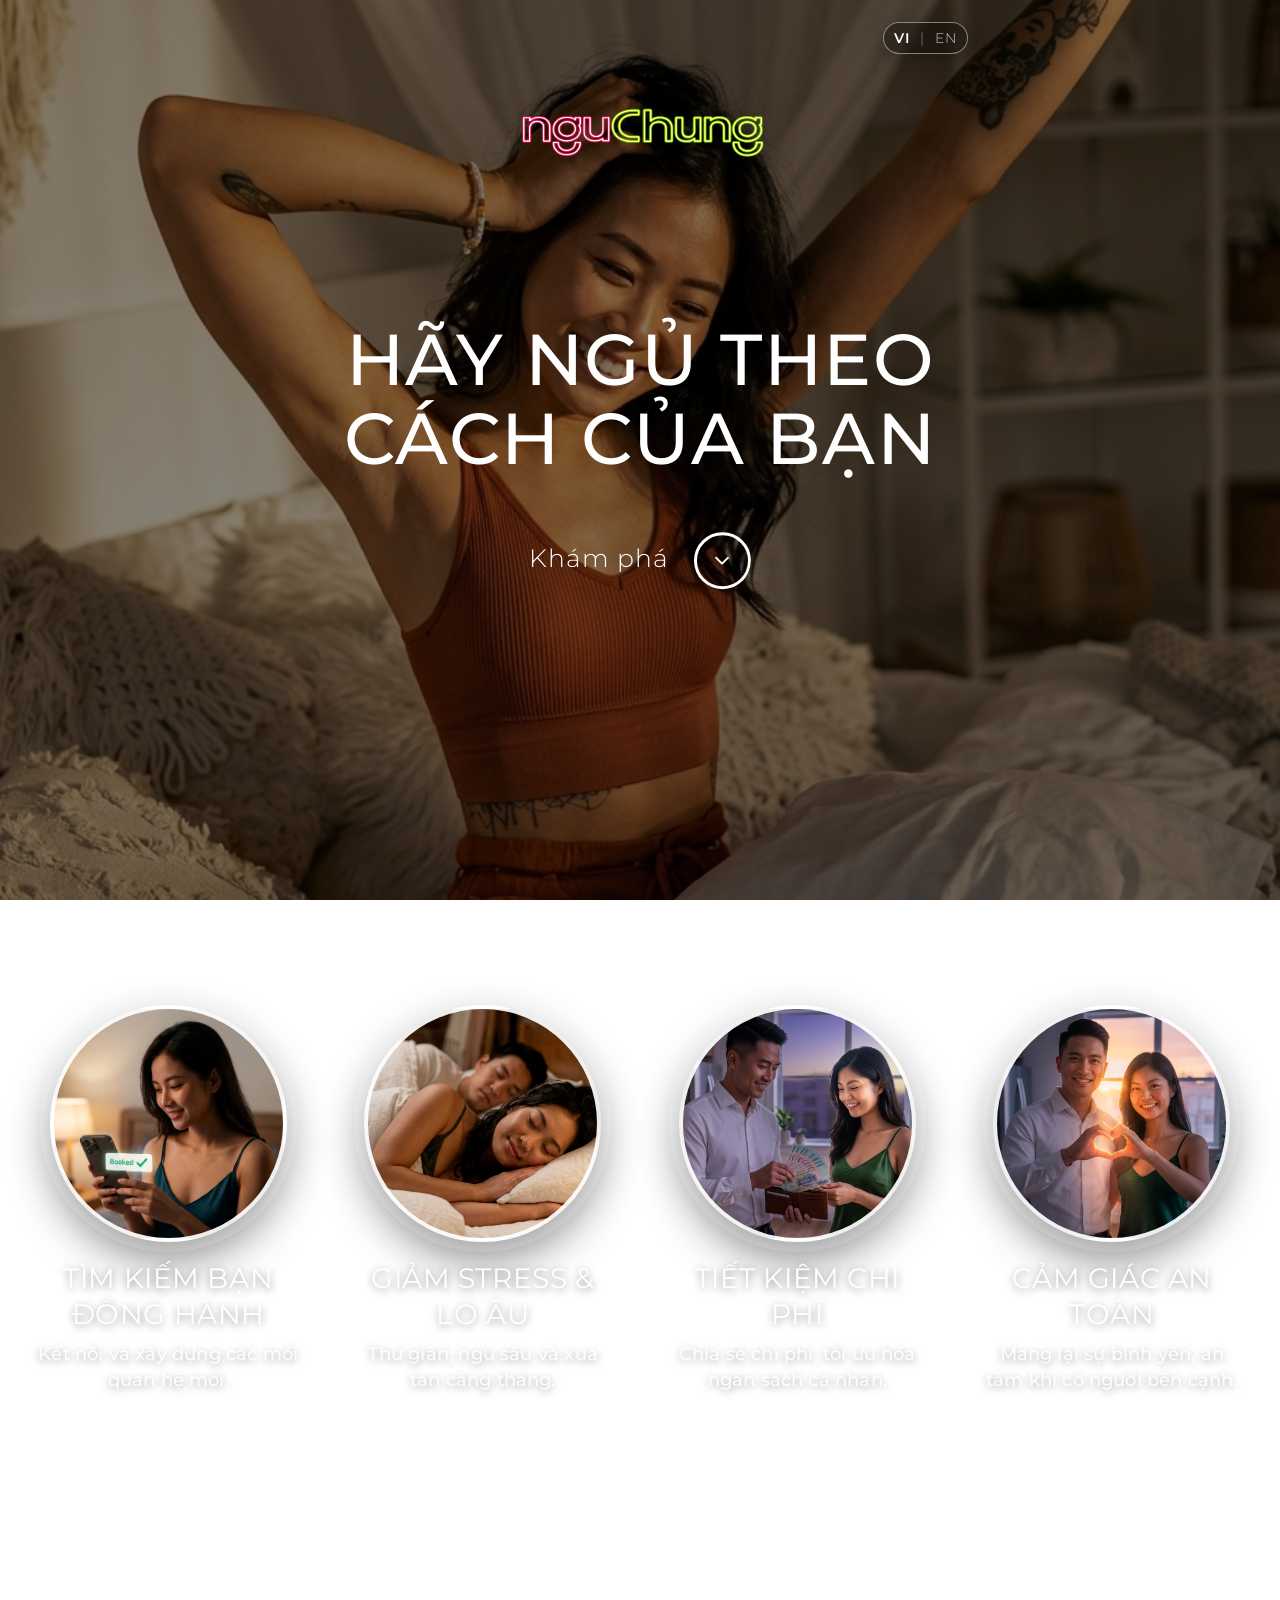
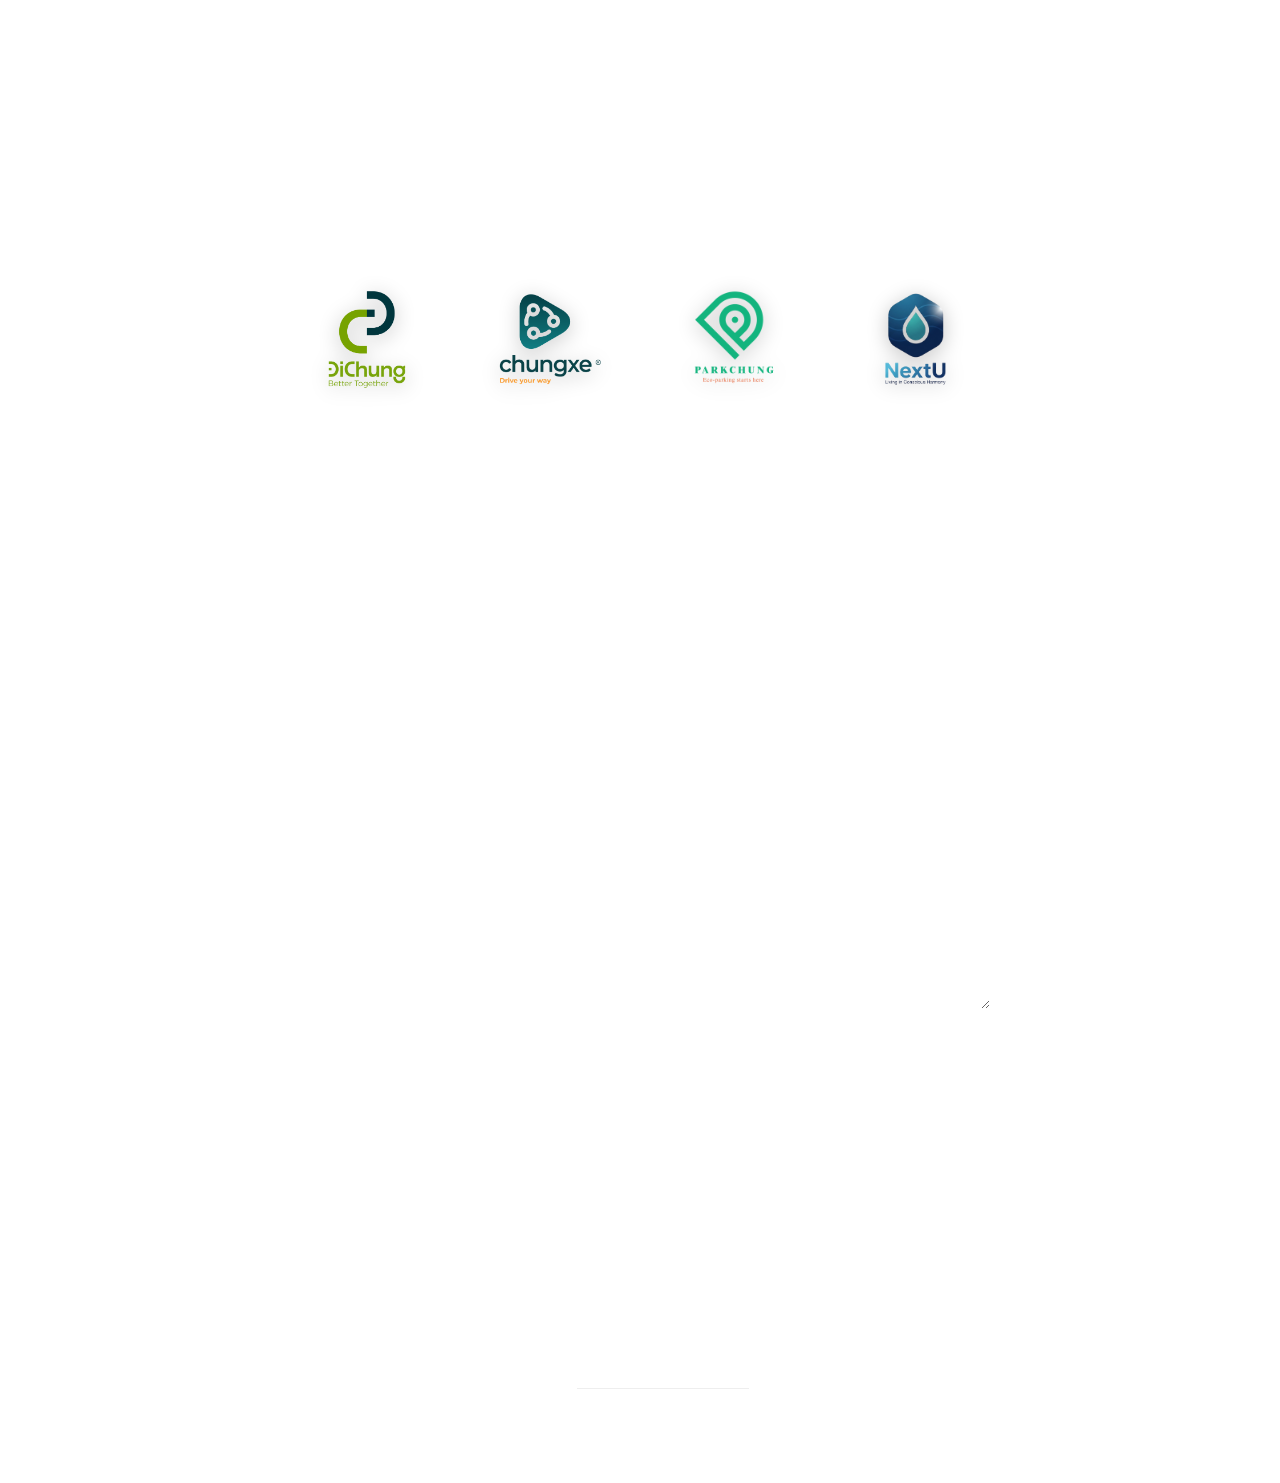
==== commit f948c18d: "update OG Meta Tags" ====
--- a/index.html
+++ b/index.html
@@ -10,6 +10,13 @@
         <meta charset="utf-8">
         <meta name="robots" content="noodp">
         <meta name="viewport" content="width=device-width, initial-scale=1">
+
+        <!-- Open Graph (OG Meta Tags) -->
+        <meta property="og:image" content="https://www.nguchung.online/assets/img/nguChung_logo.png" />
+        <meta property="og:title" content="nguChung | Sleep Your Way" />
+        <meta property="og:description" content="nguChung is a community-driven project designed to improve sleep quality for everyone." />
+        <meta property="og:url" content="https://www.nguchung.online" />
+
        
         <!-- PAGE TITLE Co-sleeping/ Bed-sharing -->
         <title>nguChung | Sleep Your Way</title>
@@ -166,7 +173,7 @@
                                 <div class="info">
                                     <div class="container-mid">
                                         <h5>CẢM GIÁC AN TOÀN</h5>
-                                        <p>An tâm khi không phải ngủ một mình.</p>
+                                        <p>Mang lại sự bình yên, an tâm khi có người bên cạnh.</p>
                                     </div>
                                 </div>
                             </div>
